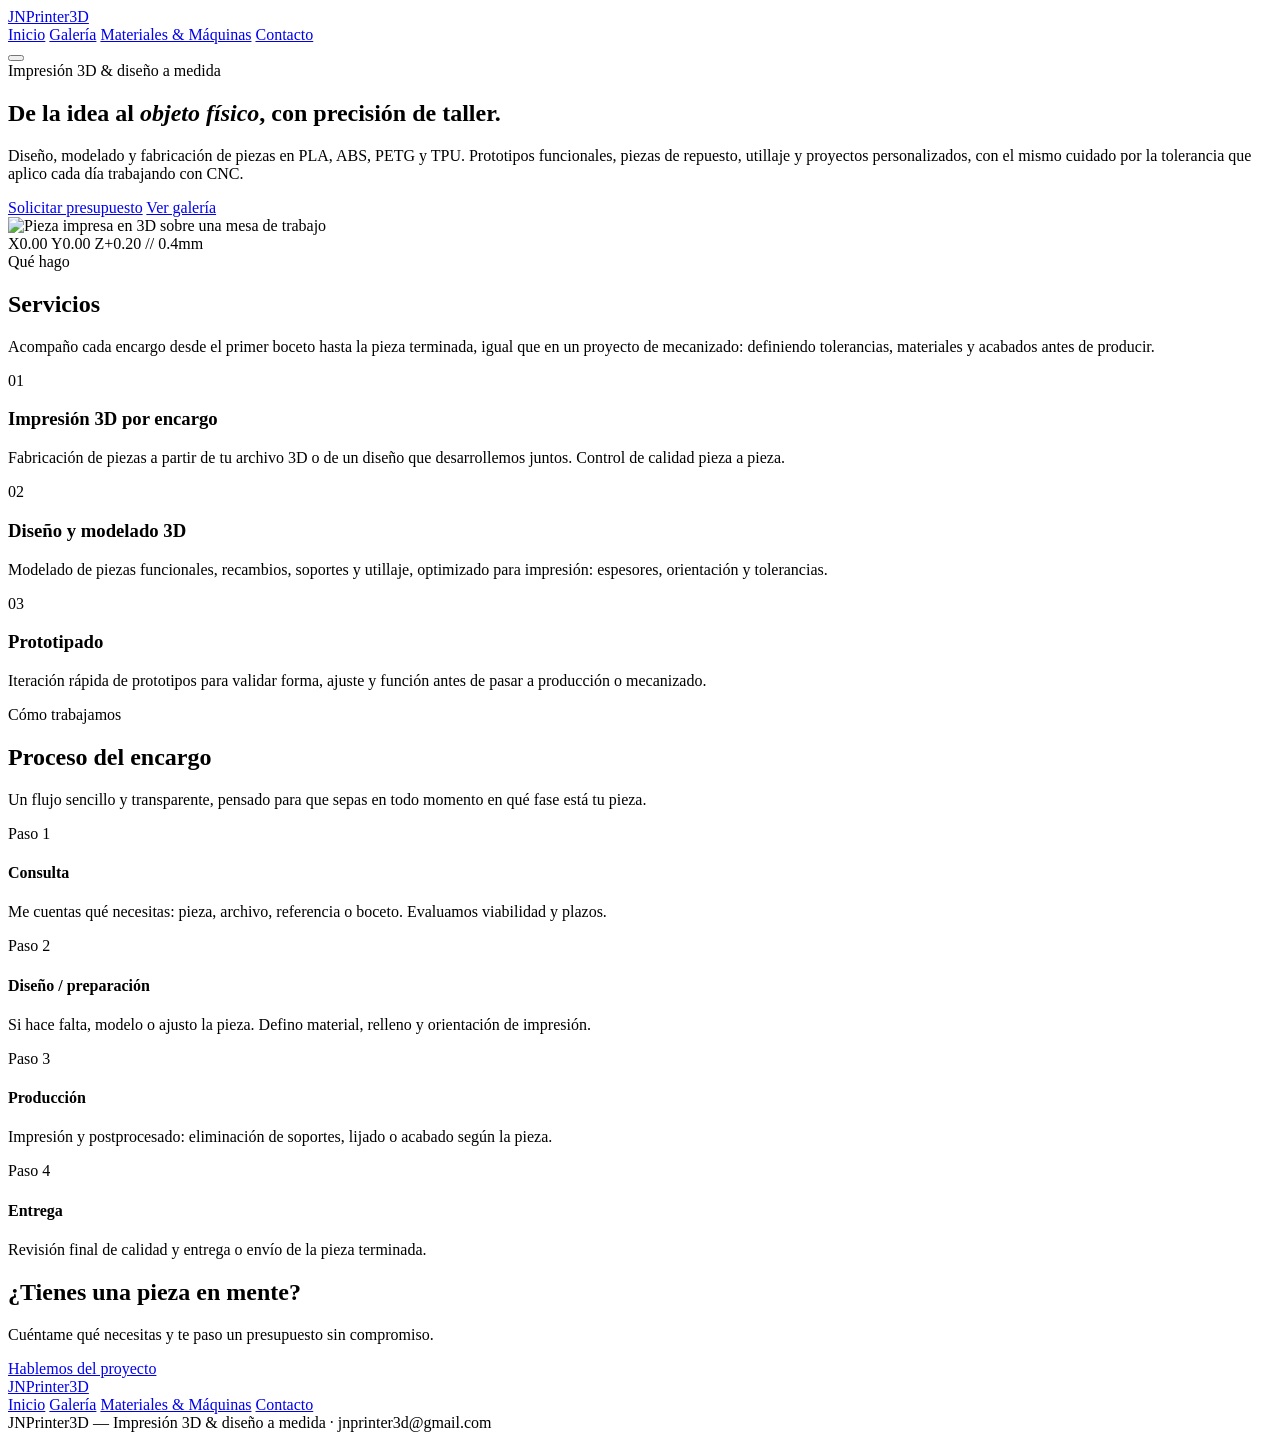
==== index.html @ b5758074 "Add files via upload" ====
<!DOCTYPE html>
<html lang="es">
<head>
  <meta charset="UTF-8">
  <meta name="viewport" content="width=device-width, initial-scale=1.0">
  <title>JNPrinter3D — Impresión 3D y diseño a medida</title>
  <meta name="description" content="Servicio de impresión 3D y diseño 3D a medida. PLA, ABS, PETG y TPU. Prototipos, piezas funcionales y proyectos personalizados.">
  <link rel="preconnect" href="https://fonts.googleapis.com">
  <link rel="preconnect" href="https://fonts.gstatic.com" crossorigin>
  <link href="https://fonts.googleapis.com/css2?family=Space+Grotesk:wght@500;700&family=Inter:wght@400;500;600&family=JetBrains+Mono:wght@400;500&display=swap" rel="stylesheet">
  <link rel="stylesheet" href="css/styles.css">
</head>
<body>

  <header class="site-header">
    <div class="wrap">
      <a href="index.html" class="logo"><span class="dot"></span>JNPrinter3D</a>
      <nav class="nav" aria-label="Navegación principal">
        <a href="index.html" class="active">Inicio</a>
        <a href="galeria.html">Galería</a>
        <a href="materiales.html">Materiales &amp; Máquinas</a>
        <a href="contacto.html">Contacto</a>
      </nav>
      <button class="nav-toggle" aria-label="Abrir menú" aria-expanded="false">
        <span></span>
      </button>
    </div>
  </header>

  <section class="hero">
    <div class="wrap">
      <div>
        <span class="hero-eyebrow">Impresión 3D &amp; diseño a medida</span>
        <h1>De la idea al <em>objeto físico</em>, con precisión de taller.</h1>
        <p class="lead">
          Diseño, modelado y fabricación de piezas en PLA, ABS, PETG y TPU.
          Prototipos funcionales, piezas de repuesto, utillaje y proyectos
          personalizados, con el mismo cuidado por la tolerancia que aplico
          cada día trabajando con CNC.
        </p>
        <div class="hero-actions">
          <a href="contacto.html" class="btn btn-primary">Solicitar presupuesto</a>
          <a href="galeria.html" class="btn btn-outline">Ver galería</a>
        </div>
      </div>
      <div class="hero-visual">
        <img src="https://images.unsplash.com/photo-1631815588090-d4bfec5b1ccb?q=80&w=900&auto=format&fit=crop" alt="Pieza impresa en 3D sobre una mesa de trabajo">
        <div class="blueprint-frame"></div>
        <span class="coord tl">X0.00 Y0.00</span>
        <span class="coord br">Z+0.20 // 0.4mm</span>
      </div>
    </div>
  </section>

  <section class="section">
    <div class="wrap">
      <div class="section-head">
        <span class="section-eyebrow">Qué hago</span>
        <h2>Servicios</h2>
        <p>Acompaño cada encargo desde el primer boceto hasta la pieza terminada, igual que en un proyecto de mecanizado: definiendo tolerancias, materiales y acabados antes de producir.</p>
      </div>
      <div class="services-grid">
        <article class="service-card">
          <span class="num">01</span>
          <h3>Impresión 3D por encargo</h3>
          <p>Fabricación de piezas a partir de tu archivo 3D o de un diseño que desarrollemos juntos. Control de calidad pieza a pieza.</p>
        </article>
        <article class="service-card">
          <span class="num">02</span>
          <h3>Diseño y modelado 3D</h3>
          <p>Modelado de piezas funcionales, recambios, soportes y utillaje, optimizado para impresión: espesores, orientación y tolerancias.</p>
        </article>
        <article class="service-card">
          <span class="num">03</span>
          <h3>Prototipado</h3>
          <p>Iteración rápida de prototipos para validar forma, ajuste y función antes de pasar a producción o mecanizado.</p>
        </article>
      </div>
    </div>
  </section>

  <section class="section section-alt">
    <div class="wrap">
      <div class="section-head">
        <span class="section-eyebrow">Cómo trabajamos</span>
        <h2>Proceso del encargo</h2>
        <p>Un flujo sencillo y transparente, pensado para que sepas en todo momento en qué fase está tu pieza.</p>
      </div>
      <div class="process">
        <div class="process-step is-current">
          <span class="step-label">Paso 1</span>
          <h4>Consulta</h4>
          <p>Me cuentas qué necesitas: pieza, archivo, referencia o boceto. Evaluamos viabilidad y plazos.</p>
        </div>
        <div class="process-step">
          <span class="step-label">Paso 2</span>
          <h4>Diseño / preparación</h4>
          <p>Si hace falta, modelo o ajusto la pieza. Defino material, relleno y orientación de impresión.</p>
        </div>
        <div class="process-step">
          <span class="step-label">Paso 3</span>
          <h4>Producción</h4>
          <p>Impresión y postprocesado: eliminación de soportes, lijado o acabado según la pieza.</p>
        </div>
        <div class="process-step">
          <span class="step-label">Paso 4</span>
          <h4>Entrega</h4>
          <p>Revisión final de calidad y entrega o envío de la pieza terminada.</p>
        </div>
      </div>
    </div>
  </section>

  <section class="cta-band">
    <div class="wrap">
      <div>
        <h2>¿Tienes una pieza en mente?</h2>
        <p>Cuéntame qué necesitas y te paso un presupuesto sin compromiso.</p>
      </div>
      <a href="contacto.html" class="btn btn-primary">Hablemos del proyecto</a>
    </div>
  </section>

  <footer class="site-footer">
    <div class="wrap">
      <div class="footer-grid">
        <a href="index.html" class="logo"><span class="dot"></span>JNPrinter3D</a>
        <nav class="footer-links" aria-label="Navegación de pie de página">
          <a href="index.html">Inicio</a>
          <a href="galeria.html">Galería</a>
          <a href="materiales.html">Materiales &amp; Máquinas</a>
          <a href="contacto.html">Contacto</a>
        </nav>
      </div>
      <div class="footer-meta">
        JNPrinter3D — Impresión 3D &amp; diseño a medida · jnprinter3d@gmail.com
      </div>
    </div>
  </footer>

  <script src="js/main.js"></script>
</body>
</html>
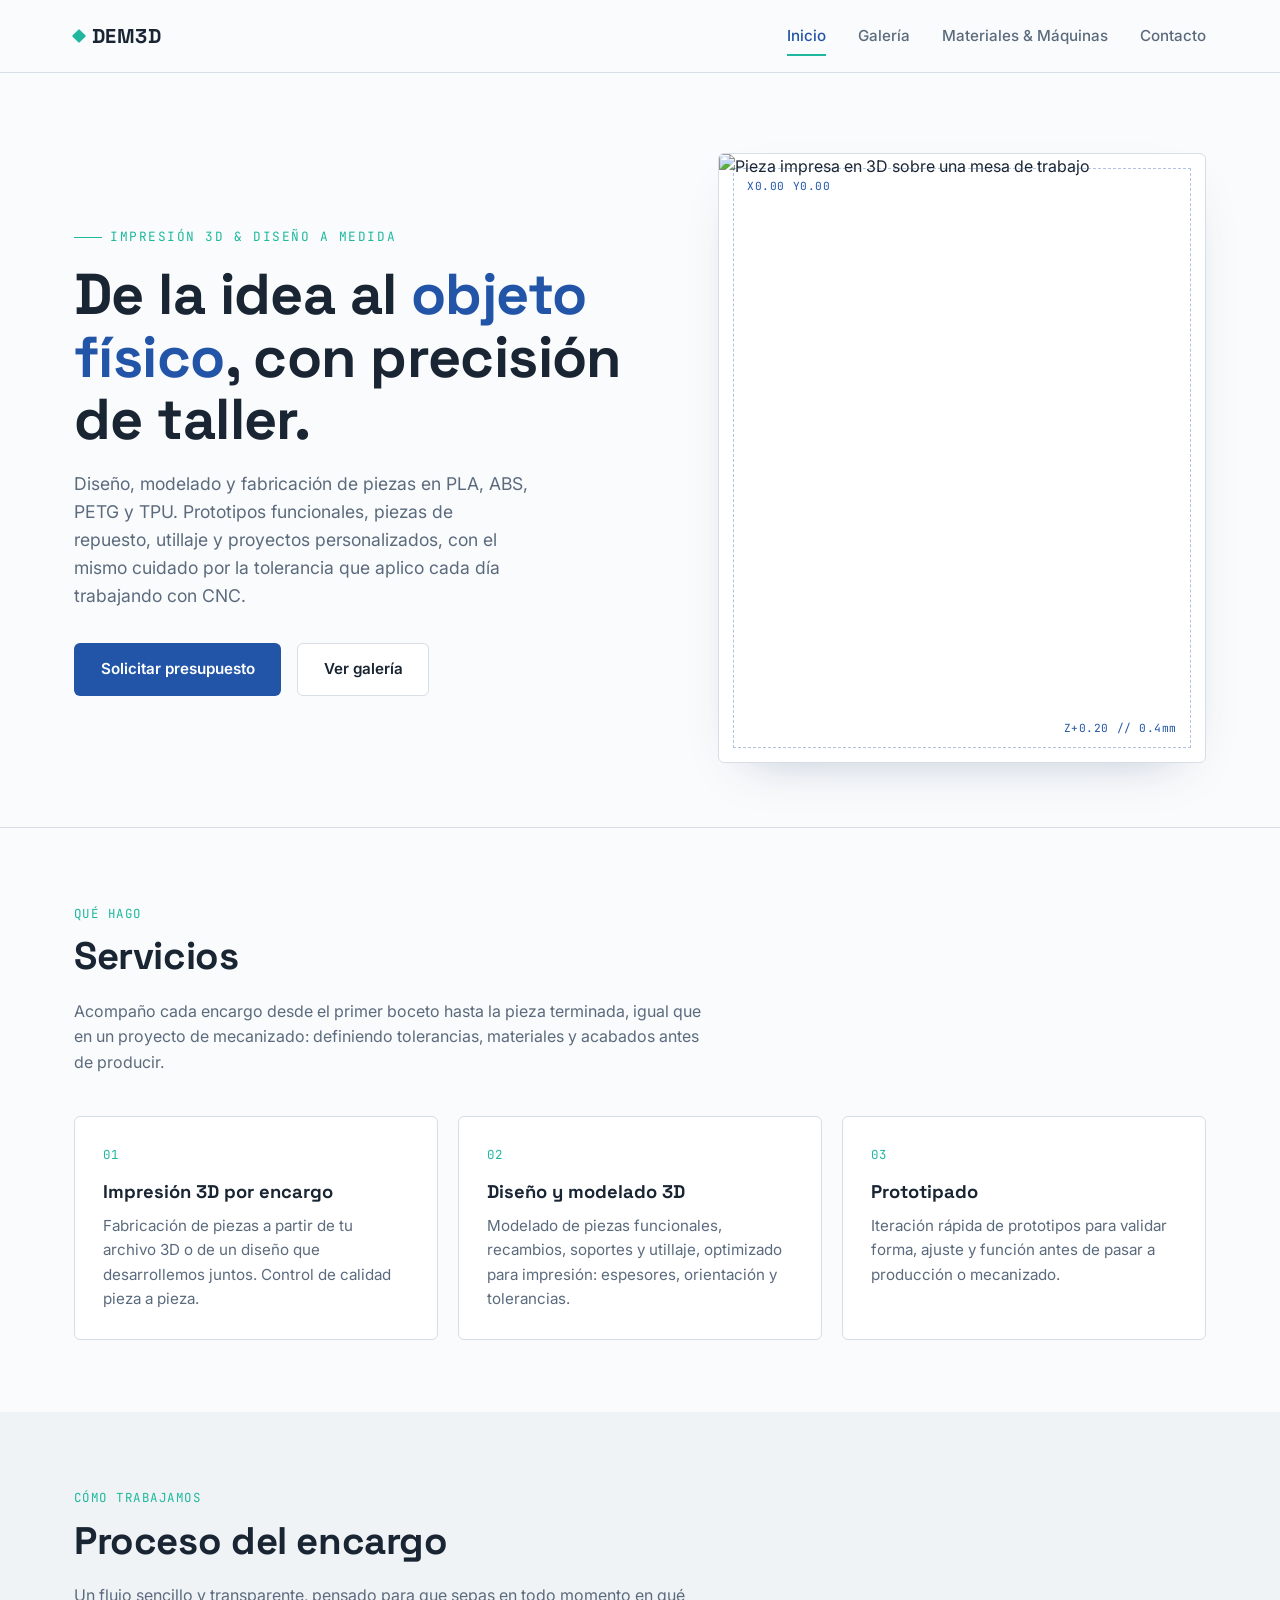
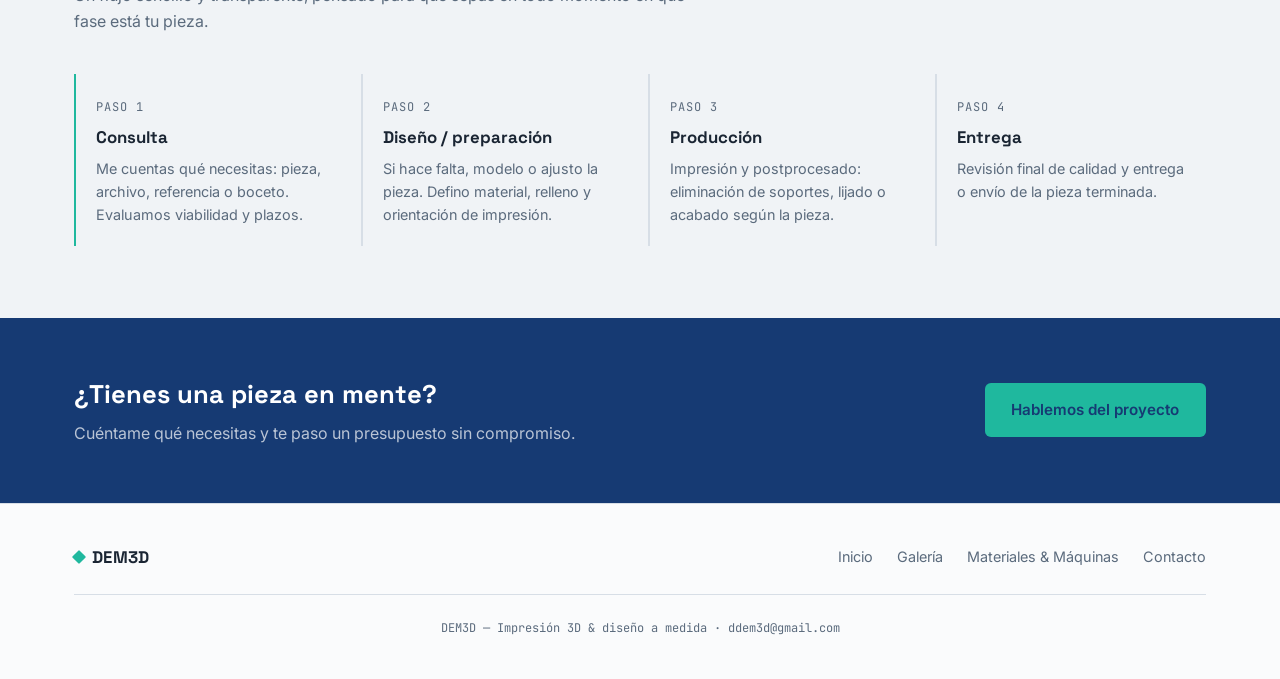
==== commit fdff0a54: "Add files via upload" ====
--- a/index.html
+++ b/index.html
@@ -3,7 +3,7 @@
 <head>
   <meta charset="UTF-8">
   <meta name="viewport" content="width=device-width, initial-scale=1.0">
-  <title>JNPrinter3D — Impresión 3D y diseño a medida</title>
+  <title>DEM3D — Impresión 3D y diseño a medida</title>
   <meta name="description" content="Servicio de impresión 3D y diseño 3D a medida. PLA, ABS, PETG y TPU. Prototipos, piezas funcionales y proyectos personalizados.">
   <link rel="preconnect" href="https://fonts.googleapis.com">
   <link rel="preconnect" href="https://fonts.gstatic.com" crossorigin>
@@ -14,7 +14,7 @@
 
   <header class="site-header">
     <div class="wrap">
-      <a href="index.html" class="logo"><span class="dot"></span>JNPrinter3D</a>
+      <a href="index.html" class="logo"><span class="dot"></span>DEM3D</a>
       <nav class="nav" aria-label="Navegación principal">
         <a href="index.html" class="active">Inicio</a>
         <a href="galeria.html">Galería</a>
@@ -124,7 +124,7 @@
   <footer class="site-footer">
     <div class="wrap">
       <div class="footer-grid">
-        <a href="index.html" class="logo"><span class="dot"></span>JNPrinter3D</a>
+        <a href="index.html" class="logo"><span class="dot"></span>DEM3D</a>
         <nav class="footer-links" aria-label="Navegación de pie de página">
           <a href="index.html">Inicio</a>
           <a href="galeria.html">Galería</a>
@@ -133,7 +133,7 @@
         </nav>
       </div>
       <div class="footer-meta">
-        JNPrinter3D — Impresión 3D &amp; diseño a medida · jnprinter3d@gmail.com
+        DEM3D — Impresión 3D &amp; diseño a medida · ddem3d@gmail.com
       </div>
     </div>
   </footer>
--- a/css/styles.css
+++ b/css/styles.css
@@ -0,0 +1,858 @@
+/* ============================================
+   DEM3D — Sistema de diseño
+   Concepto: precisión CNC + capas de impresión 3D
+   Paleta: blanco técnico, azul plano-mecánico, verde-menta acento
+   ============================================ */
+
+:root {
+  --bg: #fafbfc;
+  --bg-alt: #f0f3f6;
+  --ink: #1a2533;
+  --ink-soft: #5b6b7d;
+  --blue: #2255a8;
+  --blue-deep: #163a73;
+  --mint: #1fb89e;
+  --line: #d7dee6;
+  --white: #ffffff;
+
+  --font-display: "Space Grotesk", "Segoe UI", sans-serif;
+  --font-mono: "JetBrains Mono", "Courier New", monospace;
+  --font-body: "Inter", "Segoe UI", sans-serif;
+
+  --radius: 6px;
+  --max-width: 1180px;
+}
+
+* { box-sizing: border-box; }
+
+html { scroll-behavior: smooth; }
+
+body {
+  margin: 0;
+  font-family: var(--font-body);
+  color: var(--ink);
+  background: var(--bg);
+  line-height: 1.6;
+  -webkit-font-smoothing: antialiased;
+}
+
+img { max-width: 100%; display: block; }
+
+a { color: inherit; }
+
+.wrap {
+  max-width: var(--max-width);
+  margin: 0 auto;
+  padding: 0 1.5rem;
+}
+
+/* ---------- Header ---------- */
+.site-header {
+  position: sticky;
+  top: 0;
+  z-index: 100;
+  background: rgba(250, 251, 252, 0.92);
+  backdrop-filter: blur(8px);
+  border-bottom: 1px solid var(--line);
+}
+
+.site-header .wrap {
+  display: flex;
+  align-items: center;
+  justify-content: space-between;
+  height: 72px;
+}
+
+.logo {
+  font-family: var(--font-display);
+  font-weight: 700;
+  font-size: 1.25rem;
+  letter-spacing: 0.02em;
+  text-decoration: none;
+  color: var(--ink);
+  display: flex;
+  align-items: center;
+  gap: 0.5rem;
+}
+
+.logo .dot {
+  width: 10px;
+  height: 10px;
+  background: var(--mint);
+  border-radius: 1px;
+  transform: rotate(45deg);
+}
+
+.nav {
+  display: flex;
+  gap: 2rem;
+  align-items: center;
+}
+
+.nav a {
+  text-decoration: none;
+  font-size: 0.95rem;
+  font-weight: 500;
+  color: var(--ink-soft);
+  transition: color 0.2s ease;
+  position: relative;
+  padding: 0.25rem 0;
+}
+
+.nav a:hover,
+.nav a.active {
+  color: var(--blue);
+}
+
+.nav a.active::after {
+  content: "";
+  position: absolute;
+  left: 0;
+  right: 0;
+  bottom: -4px;
+  height: 2px;
+  background: var(--mint);
+}
+
+.nav-toggle {
+  display: none;
+  background: none;
+  border: none;
+  cursor: pointer;
+  padding: 0.5rem;
+}
+
+.nav-toggle span,
+.nav-toggle span::before,
+.nav-toggle span::after {
+  display: block;
+  width: 22px;
+  height: 2px;
+  background: var(--ink);
+  position: relative;
+  transition: 0.2s;
+}
+
+.nav-toggle span::before { content: ""; top: -7px; }
+.nav-toggle span::after { content: ""; top: 5px; }
+
+/* ---------- Hero ---------- */
+.hero {
+  position: relative;
+  padding: 5rem 0 4rem;
+  border-bottom: 1px solid var(--line);
+  overflow: hidden;
+}
+
+.hero .wrap {
+  display: grid;
+  grid-template-columns: 1.1fr 0.9fr;
+  gap: 3rem;
+  align-items: center;
+}
+
+.hero-eyebrow {
+  font-family: var(--font-mono);
+  font-size: 0.8rem;
+  letter-spacing: 0.12em;
+  text-transform: uppercase;
+  color: var(--mint);
+  margin-bottom: 1rem;
+  display: inline-flex;
+  align-items: center;
+  gap: 0.5rem;
+}
+
+.hero-eyebrow::before {
+  content: "";
+  width: 28px;
+  height: 1px;
+  background: var(--mint);
+}
+
+.hero h1 {
+  font-family: var(--font-display);
+  font-size: clamp(2.4rem, 5vw, 3.6rem);
+  line-height: 1.08;
+  margin: 0 0 1.25rem;
+  letter-spacing: -0.01em;
+}
+
+.hero h1 em {
+  font-style: normal;
+  color: var(--blue);
+  position: relative;
+}
+
+.hero p.lead {
+  font-size: 1.1rem;
+  color: var(--ink-soft);
+  max-width: 460px;
+  margin-bottom: 2rem;
+}
+
+.hero-actions {
+  display: flex;
+  gap: 1rem;
+  flex-wrap: wrap;
+}
+
+.btn {
+  display: inline-flex;
+  align-items: center;
+  gap: 0.5rem;
+  padding: 0.85rem 1.6rem;
+  border-radius: var(--radius);
+  text-decoration: none;
+  font-weight: 600;
+  font-size: 0.95rem;
+  transition: transform 0.15s ease, box-shadow 0.15s ease, background 0.15s ease;
+  border: 1px solid transparent;
+}
+
+.btn-primary {
+  background: var(--blue);
+  color: var(--white);
+}
+
+.btn-primary:hover {
+  background: var(--blue-deep);
+  transform: translateY(-1px);
+  box-shadow: 0 8px 20px -8px rgba(34, 85, 168, 0.5);
+}
+
+.btn-outline {
+  border-color: var(--line);
+  color: var(--ink);
+  background: var(--white);
+}
+
+.btn-outline:hover {
+  border-color: var(--blue);
+  color: var(--blue);
+}
+
+/* Hero visual: tarjeta tipo "plano técnico" */
+.hero-visual {
+  position: relative;
+  aspect-ratio: 4 / 5;
+  background: var(--white);
+  border: 1px solid var(--line);
+  border-radius: var(--radius);
+  overflow: hidden;
+  box-shadow: 0 20px 50px -30px rgba(22, 58, 115, 0.35);
+}
+
+.hero-visual img {
+  width: 100%;
+  height: 100%;
+  object-fit: cover;
+}
+
+.hero-visual .blueprint-frame {
+  position: absolute;
+  inset: 14px;
+  border: 1px dashed rgba(34, 85, 168, 0.35);
+  pointer-events: none;
+}
+
+.hero-visual .coord {
+  position: absolute;
+  font-family: var(--font-mono);
+  font-size: 0.7rem;
+  color: var(--blue);
+  background: rgba(255, 255, 255, 0.85);
+  padding: 2px 6px;
+  border-radius: 3px;
+  letter-spacing: 0.05em;
+}
+
+.coord.tl { top: 22px; left: 22px; }
+.coord.br { bottom: 22px; right: 22px; }
+
+/* ---------- Sección genérica ---------- */
+.section {
+  padding: 4.5rem 0;
+}
+
+.section-alt {
+  background: var(--bg-alt);
+}
+
+.section-head {
+  margin-bottom: 2.5rem;
+  max-width: 640px;
+}
+
+.section-eyebrow {
+  font-family: var(--font-mono);
+  font-size: 0.78rem;
+  letter-spacing: 0.12em;
+  text-transform: uppercase;
+  color: var(--mint);
+  margin-bottom: 0.6rem;
+}
+
+.section-head h2 {
+  font-family: var(--font-display);
+  font-size: clamp(1.8rem, 3.5vw, 2.4rem);
+  margin: 0 0 0.75rem;
+  letter-spacing: -0.01em;
+}
+
+.section-head p {
+  color: var(--ink-soft);
+  margin: 0;
+}
+
+/* ---------- Tarjetas de servicio (home) ---------- */
+.services-grid {
+  display: grid;
+  grid-template-columns: repeat(3, 1fr);
+  gap: 1.25rem;
+}
+
+.service-card {
+  background: var(--white);
+  border: 1px solid var(--line);
+  border-radius: var(--radius);
+  padding: 1.75rem;
+  transition: border-color 0.2s ease, transform 0.2s ease;
+}
+
+.service-card:hover {
+  border-color: var(--mint);
+  transform: translateY(-3px);
+}
+
+.service-card .num {
+  font-family: var(--font-mono);
+  font-size: 0.78rem;
+  color: var(--mint);
+  letter-spacing: 0.08em;
+  margin-bottom: 0.75rem;
+  display: block;
+}
+
+.service-card h3 {
+  font-family: var(--font-display);
+  font-size: 1.15rem;
+  margin: 0 0 0.5rem;
+}
+
+.service-card p {
+  color: var(--ink-soft);
+  font-size: 0.95rem;
+  margin: 0;
+}
+
+/* ---------- Proceso (home) ---------- */
+.process {
+  display: grid;
+  grid-template-columns: repeat(4, 1fr);
+  gap: 1rem;
+  margin-top: 1rem;
+}
+
+.process-step {
+  position: relative;
+  padding: 1.5rem 1.25rem 1.25rem;
+  border-left: 2px solid var(--line);
+}
+
+.process-step.is-current {
+  border-left-color: var(--mint);
+}
+
+.process-step .step-label {
+  font-family: var(--font-mono);
+  font-size: 0.75rem;
+  color: var(--ink-soft);
+  letter-spacing: 0.08em;
+  text-transform: uppercase;
+  margin-bottom: 0.4rem;
+  display: block;
+}
+
+.process-step h4 {
+  font-family: var(--font-display);
+  font-size: 1.05rem;
+  margin: 0 0 0.35rem;
+}
+
+.process-step p {
+  font-size: 0.9rem;
+  color: var(--ink-soft);
+  margin: 0;
+}
+
+/* ---------- Galería ---------- */
+.gallery-filters {
+  display: flex;
+  gap: 0.6rem;
+  flex-wrap: wrap;
+  margin-bottom: 2rem;
+}
+
+.filter-btn {
+  font-family: var(--font-mono);
+  font-size: 0.8rem;
+  padding: 0.5rem 1rem;
+  border-radius: 999px;
+  border: 1px solid var(--line);
+  background: var(--white);
+  cursor: pointer;
+  color: var(--ink-soft);
+  transition: all 0.15s ease;
+}
+
+.filter-btn:hover,
+.filter-btn.active {
+  border-color: var(--blue);
+  color: var(--blue);
+  background: rgba(34, 85, 168, 0.06);
+}
+
+.gallery-grid {
+  display: grid;
+  grid-template-columns: repeat(3, 1fr);
+  gap: 1.25rem;
+}
+
+.gallery-item {
+  position: relative;
+  border-radius: var(--radius);
+  overflow: hidden;
+  border: 1px solid var(--line);
+  background: var(--white);
+  aspect-ratio: 1 / 1;
+}
+
+.gallery-item img {
+  width: 100%;
+  height: 100%;
+  object-fit: cover;
+  transition: transform 0.4s ease;
+}
+
+.gallery-item:hover img {
+  transform: scale(1.05);
+}
+
+.gallery-item .tag {
+  position: absolute;
+  top: 12px;
+  left: 12px;
+  font-family: var(--font-mono);
+  font-size: 0.7rem;
+  letter-spacing: 0.06em;
+  text-transform: uppercase;
+  background: rgba(26, 37, 51, 0.78);
+  color: var(--white);
+  padding: 4px 9px;
+  border-radius: 3px;
+}
+
+.gallery-item .caption {
+  position: absolute;
+  inset: auto 0 0 0;
+  padding: 0.75rem 1rem;
+  background: linear-gradient(to top, rgba(26, 37, 51, 0.85), transparent);
+  color: var(--white);
+  font-size: 0.85rem;
+  font-weight: 500;
+  opacity: 0;
+  transition: opacity 0.25s ease;
+}
+
+.gallery-item:hover .caption {
+  opacity: 1;
+}
+
+.gallery-item[data-cat] { display: block; }
+.gallery-item.is-hidden { display: none; }
+
+/* ---------- Materiales / Máquinas ---------- */
+.materials-grid {
+  display: grid;
+  grid-template-columns: repeat(4, 1fr);
+  gap: 1rem;
+}
+
+.material-card {
+  background: var(--white);
+  border: 1px solid var(--line);
+  border-radius: var(--radius);
+  padding: 1.5rem;
+  text-align: left;
+}
+
+.material-card .swatch {
+  width: 36px;
+  height: 36px;
+  border-radius: 4px;
+  margin-bottom: 1rem;
+}
+
+.material-card h3 {
+  font-family: var(--font-display);
+  font-size: 1.05rem;
+  margin: 0 0 0.4rem;
+}
+
+.material-card p {
+  font-size: 0.88rem;
+  color: var(--ink-soft);
+  margin: 0;
+}
+
+.material-card .specs {
+  margin-top: 0.85rem;
+  font-family: var(--font-mono);
+  font-size: 0.75rem;
+  color: var(--blue);
+  display: flex;
+  gap: 0.6rem;
+  flex-wrap: wrap;
+}
+
+.material-card .specs span {
+  background: var(--bg-alt);
+  padding: 3px 7px;
+  border-radius: 3px;
+}
+
+.machines {
+  margin-top: 3rem;
+  display: grid;
+  grid-template-columns: repeat(2, 1fr);
+  gap: 1.5rem;
+}
+
+.machine-card {
+  background: var(--white);
+  border: 1px solid var(--line);
+  border-radius: var(--radius);
+  padding: 1.75rem;
+  display: flex;
+  flex-direction: column;
+  gap: 0.75rem;
+}
+
+.machine-card .machine-top {
+  display: flex;
+  justify-content: space-between;
+  align-items: flex-start;
+  gap: 1rem;
+}
+
+.machine-card h3 {
+  font-family: var(--font-display);
+  font-size: 1.2rem;
+  margin: 0;
+}
+
+.machine-card .status {
+  font-family: var(--font-mono);
+  font-size: 0.7rem;
+  letter-spacing: 0.06em;
+  text-transform: uppercase;
+  padding: 4px 9px;
+  border-radius: 3px;
+  white-space: nowrap;
+}
+
+.status.active {
+  background: rgba(31, 184, 158, 0.12);
+  color: var(--mint);
+}
+
+.status.planned {
+  background: rgba(34, 85, 168, 0.1);
+  color: var(--blue);
+}
+
+.machine-card p {
+  color: var(--ink-soft);
+  font-size: 0.92rem;
+  margin: 0;
+}
+
+.machine-card ul {
+  margin: 0;
+  padding-left: 1.1rem;
+  font-size: 0.88rem;
+  color: var(--ink-soft);
+}
+
+.machine-card ul li { margin-bottom: 0.25rem; }
+
+/* ---------- Contacto ---------- */
+.contact-grid {
+  display: grid;
+  grid-template-columns: 1fr 1fr;
+  gap: 3rem;
+  align-items: start;
+}
+
+.contact-info h3 {
+  font-family: var(--font-display);
+  font-size: 1.3rem;
+  margin: 0 0 1rem;
+}
+
+.contact-channel {
+  display: flex;
+  align-items: center;
+  gap: 0.85rem;
+  padding: 1rem 0;
+  border-bottom: 1px solid var(--line);
+  text-decoration: none;
+  color: var(--ink);
+  transition: color 0.2s ease;
+}
+
+.contact-channel:hover {
+  color: var(--blue);
+}
+
+.contact-channel .icon {
+  width: 40px;
+  height: 40px;
+  border-radius: 8px;
+  background: var(--bg-alt);
+  display: flex;
+  align-items: center;
+  justify-content: center;
+  flex-shrink: 0;
+  color: var(--blue);
+}
+
+.contact-channel .meta strong {
+  display: block;
+  font-size: 0.95rem;
+}
+
+.contact-channel .meta span {
+  font-size: 0.85rem;
+  color: var(--ink-soft);
+}
+
+.contact-form {
+  background: var(--white);
+  border: 1px solid var(--line);
+  border-radius: var(--radius);
+  padding: 2rem;
+}
+
+.form-group {
+  margin-bottom: 1.25rem;
+}
+
+.form-group label {
+  display: block;
+  font-size: 0.85rem;
+  font-weight: 600;
+  margin-bottom: 0.4rem;
+}
+
+.form-group input,
+.form-group textarea,
+.form-group select {
+  width: 100%;
+  padding: 0.7rem 0.9rem;
+  border: 1px solid var(--line);
+  border-radius: var(--radius);
+  font-family: var(--font-body);
+  font-size: 0.95rem;
+  background: var(--bg);
+  color: var(--ink);
+}
+
+.form-group input:focus,
+.form-group textarea:focus,
+.form-group select:focus {
+  outline: 2px solid var(--mint);
+  outline-offset: 1px;
+  border-color: var(--mint);
+}
+
+.form-group textarea {
+  resize: vertical;
+  min-height: 120px;
+}
+
+.form-note {
+  font-size: 0.82rem;
+  color: var(--ink-soft);
+  margin-top: 1rem;
+}
+
+/* ---------- CTA final ---------- */
+.cta-band {
+  background: var(--blue-deep);
+  color: var(--white);
+  padding: 3.5rem 0;
+}
+
+.cta-band .wrap {
+  display: flex;
+  justify-content: space-between;
+  align-items: center;
+  flex-wrap: wrap;
+  gap: 1.5rem;
+}
+
+.cta-band h2 {
+  font-family: var(--font-display);
+  font-size: 1.6rem;
+  margin: 0;
+}
+
+.cta-band p {
+  margin: 0.4rem 0 0;
+  color: rgba(255, 255, 255, 0.7);
+}
+
+.cta-band .btn-primary {
+  background: var(--mint);
+  color: var(--blue-deep);
+}
+
+.cta-band .btn-primary:hover {
+  background: #19a08a;
+  box-shadow: 0 8px 20px -8px rgba(31, 184, 158, 0.5);
+}
+
+/* ---------- Footer ---------- */
+.site-footer {
+  border-top: 1px solid var(--line);
+  padding: 2.5rem 0;
+}
+
+.footer-grid {
+  display: flex;
+  justify-content: space-between;
+  align-items: center;
+  flex-wrap: wrap;
+  gap: 1rem;
+}
+
+.footer-grid .logo {
+  font-size: 1.05rem;
+}
+
+.footer-links {
+  display: flex;
+  gap: 1.5rem;
+}
+
+.footer-links a {
+  text-decoration: none;
+  font-size: 0.9rem;
+  color: var(--ink-soft);
+}
+
+.footer-links a:hover { color: var(--blue); }
+
+.footer-meta {
+  font-family: var(--font-mono);
+  font-size: 0.75rem;
+  color: var(--ink-soft);
+  margin-top: 1.5rem;
+  padding-top: 1.5rem;
+  border-top: 1px solid var(--line);
+  text-align: center;
+}
+
+/* ---------- Página interior: cabecera simple ---------- */
+.page-header {
+  padding: 3rem 0 2.5rem;
+  border-bottom: 1px solid var(--line);
+}
+
+.page-header .section-eyebrow { margin-bottom: 0.6rem; }
+
+.page-header h1 {
+  font-family: var(--font-display);
+  font-size: clamp(2rem, 4vw, 2.8rem);
+  margin: 0 0 0.5rem;
+  letter-spacing: -0.01em;
+}
+
+.page-header p {
+  color: var(--ink-soft);
+  max-width: 600px;
+  margin: 0;
+}
+
+/* ---------- Responsive ---------- */
+@media (max-width: 880px) {
+  .hero .wrap {
+    grid-template-columns: 1fr;
+  }
+
+  .hero-visual {
+    aspect-ratio: 16 / 10;
+    order: -1;
+  }
+
+  .services-grid,
+  .process,
+  .materials-grid,
+  .machines,
+  .gallery-grid {
+    grid-template-columns: repeat(2, 1fr);
+  }
+
+  .contact-grid {
+    grid-template-columns: 1fr;
+  }
+}
+
+@media (max-width: 640px) {
+  .nav {
+    display: none;
+    position: absolute;
+    top: 72px;
+    left: 0;
+    right: 0;
+    background: var(--white);
+    border-bottom: 1px solid var(--line);
+    flex-direction: column;
+    padding: 1rem 1.5rem;
+    gap: 1rem;
+  }
+
+  .nav.is-open { display: flex; }
+
+  .nav-toggle { display: block; }
+
+  .services-grid,
+  .process,
+  .materials-grid,
+  .machines,
+  .gallery-grid {
+    grid-template-columns: 1fr;
+  }
+
+  .cta-band .wrap {
+    flex-direction: column;
+    align-items: flex-start;
+    text-align: left;
+  }
+}
+
+/* ---------- Accesibilidad ---------- */
+a:focus-visible,
+button:focus-visible {
+  outline: 2px solid var(--mint);
+  outline-offset: 2px;
+}
+
+@media (prefers-reduced-motion: reduce) {
+  * {
+    transition: none !important;
+    animation: none !important;
+  }
+}
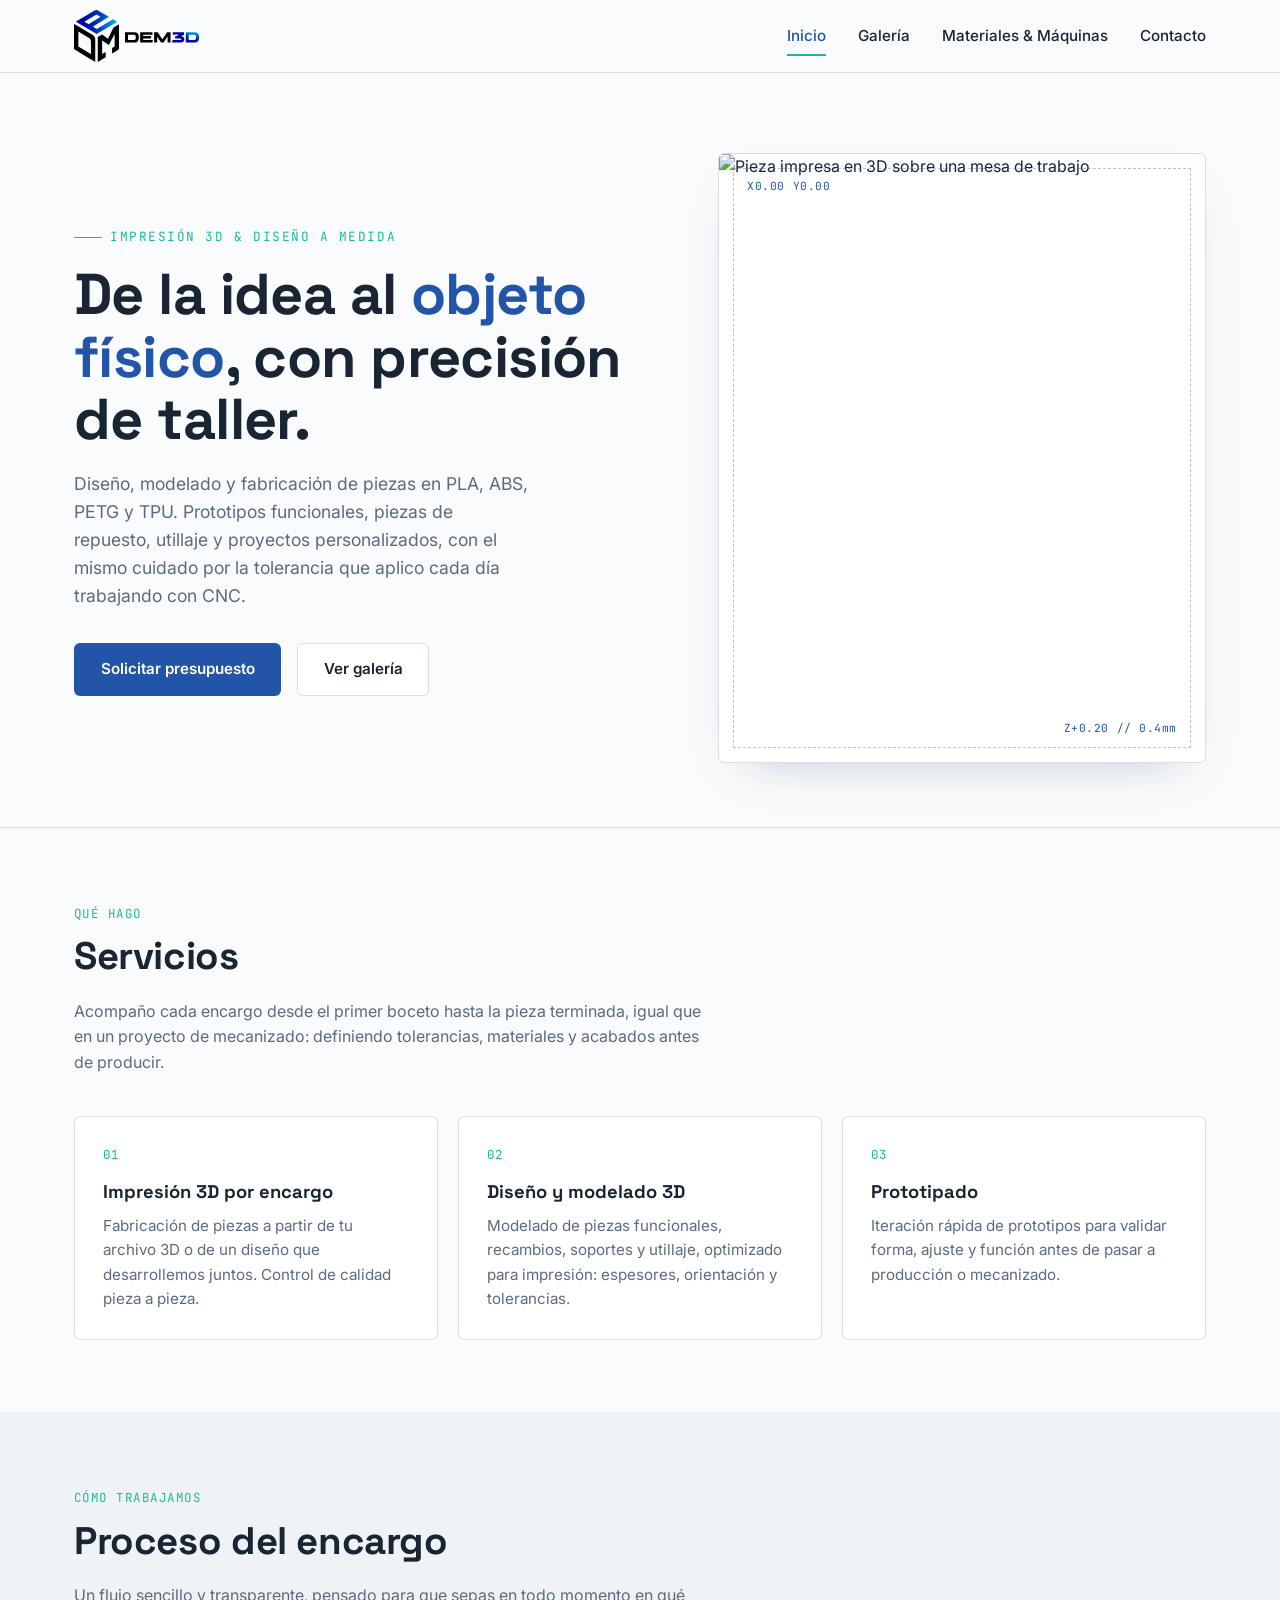
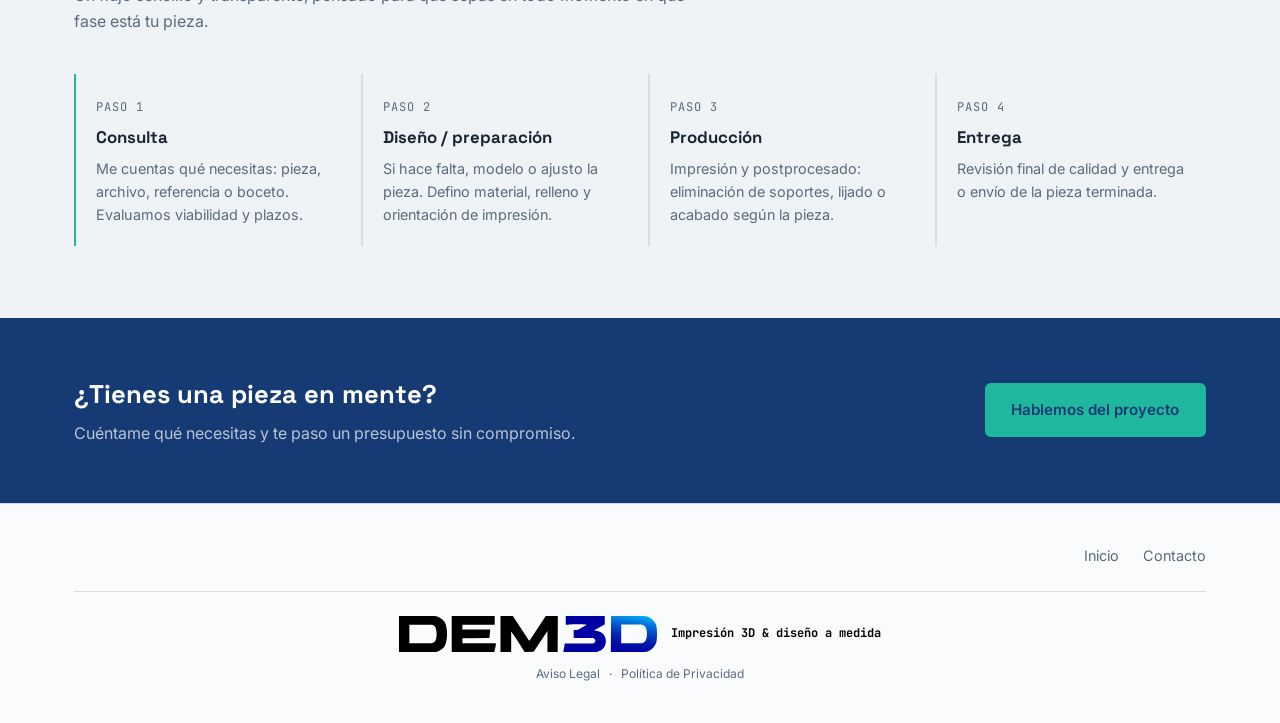
==== commit 3326d232: "Add files via upload" ====
--- a/index.html
+++ b/index.html
@@ -8,13 +8,14 @@
   <link rel="preconnect" href="https://fonts.googleapis.com">
   <link rel="preconnect" href="https://fonts.gstatic.com" crossorigin>
   <link href="https://fonts.googleapis.com/css2?family=Space+Grotesk:wght@500;700&family=Inter:wght@400;500;600&family=JetBrains+Mono:wght@400;500&display=swap" rel="stylesheet">
+  <link rel="icon" type="image/svg+xml" href="images/favicon.svg">
   <link rel="stylesheet" href="css/styles.css">
 </head>
 <body>
 
   <header class="site-header">
     <div class="wrap">
-      <a href="index.html" class="logo"><span class="dot"></span>DEM3D</a>
+      <a href="index.html" class="logo"><img src="images/dem3d-logo.svg" alt="DEM3D" class="logo-full"></a>
       <nav class="nav" aria-label="Navegación principal">
         <a href="index.html" class="active">Inicio</a>
         <a href="galeria.html">Galería</a>
@@ -124,16 +125,19 @@
   <footer class="site-footer">
     <div class="wrap">
       <div class="footer-grid">
-        <a href="index.html" class="logo"><span class="dot"></span>DEM3D</a>
         <nav class="footer-links" aria-label="Navegación de pie de página">
           <a href="index.html">Inicio</a>
-          <a href="galeria.html">Galería</a>
-          <a href="materiales.html">Materiales &amp; Máquinas</a>
           <a href="contacto.html">Contacto</a>
         </nav>
       </div>
       <div class="footer-meta">
-        DEM3D — Impresión 3D &amp; diseño a medida · ddem3d@gmail.com
+        <a href="contacto.html" aria-label="DEM3D — Ir a Contacto"><img src="images/dem3d-wordmark.svg" alt="DEM3D" class="footer-wordmark"></a>
+        Impresión 3D &amp; diseño a medida
+      </div>
+      <div class="footer-legal">
+        <a href="aviso-legal.html">Aviso Legal</a>
+        <span>·</span>
+        <a href="privacidad.html">Política de Privacidad</a>
       </div>
     </div>
   </footer>
--- a/css/styles.css
+++ b/css/styles.css
@@ -75,12 +75,11 @@
   gap: 0.5rem;
 }
 
-.logo .dot {
-  width: 10px;
-  height: 10px;
-  background: var(--mint);
-  border-radius: 1px;
-  transform: rotate(45deg);
+.logo-full {
+  height: 2.6em;
+  width: auto;
+  display: block;
+  flex-shrink: 0;
 }
 
 .nav {
@@ -93,7 +92,7 @@
   text-decoration: none;
   font-size: 0.95rem;
   font-weight: 500;
-  color: var(--ink-soft);
+  color: var(--ink);
   transition: color 0.2s ease;
   position: relative;
   padding: 0.25rem 0;
@@ -732,7 +731,7 @@
 
 .footer-grid {
   display: flex;
-  justify-content: space-between;
+  justify-content: flex-end;
   align-items: center;
   flex-wrap: wrap;
   gap: 1rem;
@@ -758,11 +757,64 @@
 .footer-meta {
   font-family: var(--font-mono);
   font-size: 0.75rem;
-  color: var(--ink-soft);
+  font-weight: 700;
+  color: #000;
   margin-top: 1.5rem;
   padding-top: 1.5rem;
   border-top: 1px solid var(--line);
+  display: flex;
+  align-items: center;
+  justify-content: center;
+  gap: 0.9rem;
+}
+
+.footer-wordmark {
+  height: 3em;
+  width: auto;
+  display: block;
+}
+
+.footer-legal {
+  margin-top: 0.75rem;
   text-align: center;
+  font-size: 0.75rem;
+  color: var(--ink-soft);
+}
+
+.footer-legal a {
+  color: var(--ink-soft);
+  text-decoration: none;
+}
+
+.footer-legal a:hover {
+  color: var(--blue);
+}
+
+.footer-legal span {
+  margin: 0 0.4rem;
+}
+
+.legal-content {
+  max-width: 760px;
+}
+
+.legal-content h2 {
+  font-family: var(--font-display);
+  font-size: 1.3rem;
+  margin: 2rem 0 0.6rem;
+}
+
+.legal-content h2:first-child {
+  margin-top: 0;
+}
+
+.legal-content p {
+  color: var(--ink-soft);
+  margin: 0 0 1rem;
+}
+
+.legal-content a {
+  color: var(--blue);
 }
 
 /* ---------- Página interior: cabecera simple ---------- */
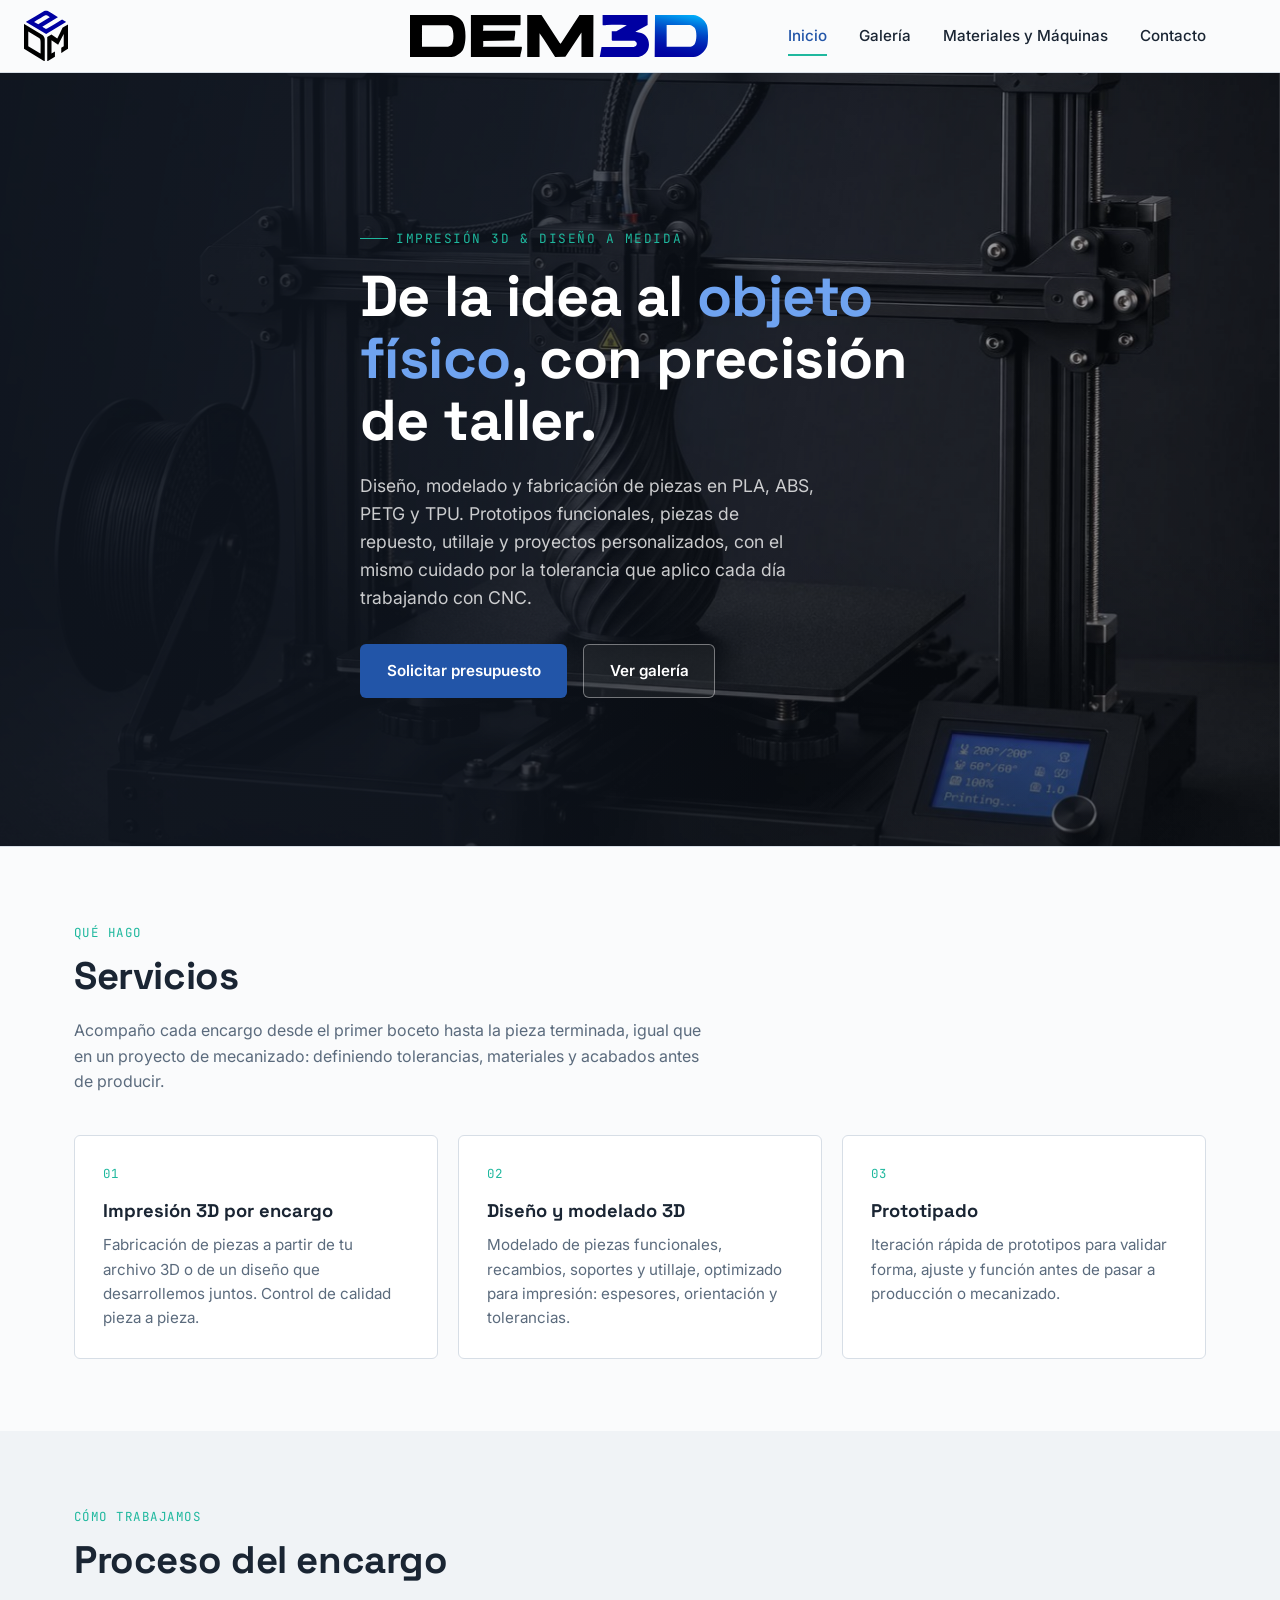
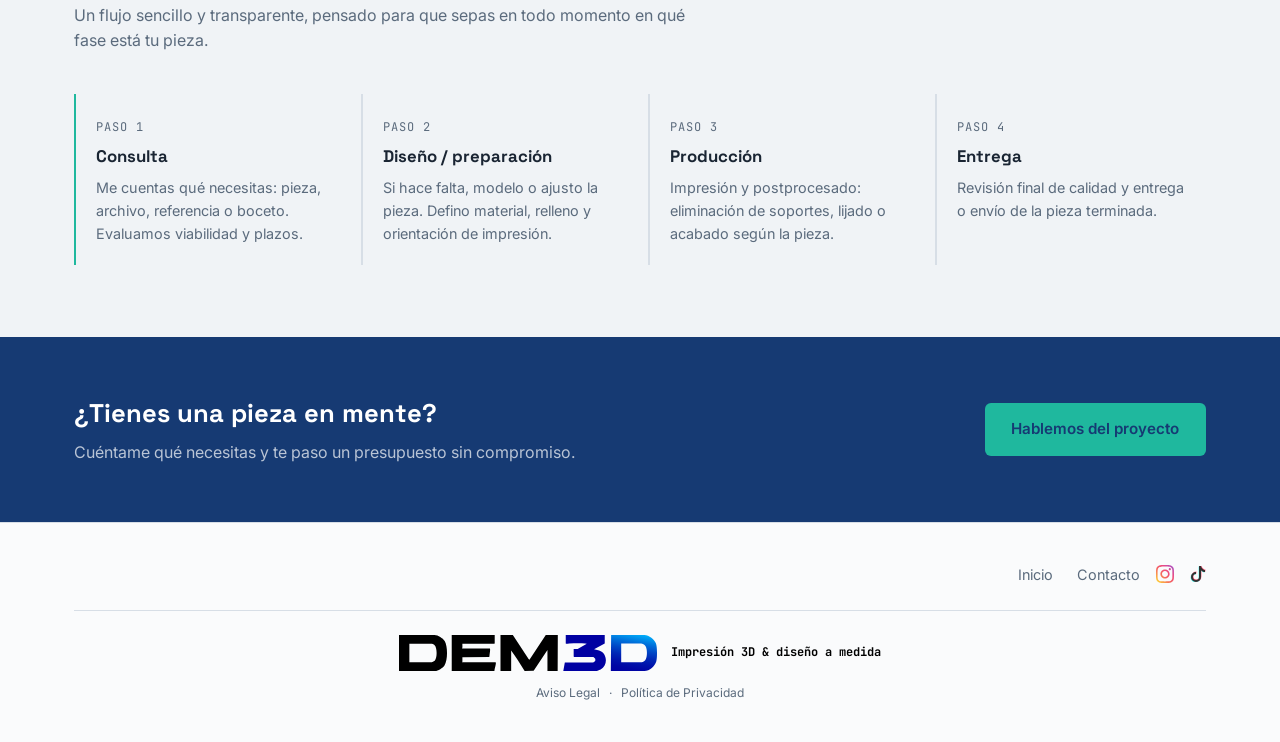
==== commit 0473f5ea: "Add files via upload" ====
--- a/index.html
+++ b/index.html
@@ -15,13 +15,16 @@
 
   <header class="site-header">
     <div class="wrap">
-      <a href="index.html" class="logo"><img src="images/dem3d-logo.svg" alt="DEM3D" class="logo-full"></a>
+      <a href="index.html" class="logo" aria-label="DEM3D — Inicio"><img src="images/favicon.svg" alt="DEM3D" class="logo-icon"></a>
+      <div class="header-right">
+        <a href="index.html" class="logo-word" aria-label="DEM3D — Inicio"><img src="images/dem3d-wordmark.svg" alt="DEM3D" class="logo-full"></a>
       <nav class="nav" aria-label="Navegación principal">
         <a href="index.html" class="active">Inicio</a>
         <a href="galeria.html">Galería</a>
-        <a href="materiales.html">Materiales &amp; Máquinas</a>
+        <a href="materiales.html">Materiales y Máquinas</a>
         <a href="contacto.html">Contacto</a>
-      </nav>
+        </nav>
+      </div>
       <button class="nav-toggle" aria-label="Abrir menú" aria-expanded="false">
         <span></span>
       </button>
@@ -29,8 +32,12 @@
   </header>
 
   <section class="hero">
+    <!-- Fondo parallax: foto de la impresora -->
+    <div class="hero-bg" data-parallax></div>
+    <div class="hero-overlay"></div>
+
     <div class="wrap">
-      <div>
+      <div class="hero-text">
         <span class="hero-eyebrow">Impresión 3D &amp; diseño a medida</span>
         <h1>De la idea al <em>objeto físico</em>, con precisión de taller.</h1>
         <p class="lead">
@@ -43,12 +50,6 @@
           <a href="contacto.html" class="btn btn-primary">Solicitar presupuesto</a>
           <a href="galeria.html" class="btn btn-outline">Ver galería</a>
         </div>
-      </div>
-      <div class="hero-visual">
-        <img src="https://images.unsplash.com/photo-1631815588090-d4bfec5b1ccb?q=80&w=900&auto=format&fit=crop" alt="Pieza impresa en 3D sobre una mesa de trabajo">
-        <div class="blueprint-frame"></div>
-        <span class="coord tl">X0.00 Y0.00</span>
-        <span class="coord br">Z+0.20 // 0.4mm</span>
       </div>
     </div>
   </section>
@@ -129,6 +130,14 @@
           <a href="index.html">Inicio</a>
           <a href="contacto.html">Contacto</a>
         </nav>
+        <div class="footer-social">
+          <a href="https://www.instagram.com/dem.3.d/" target="_blank" rel="noopener" aria-label="DEM3D en Instagram">
+            <svg width="18" height="18" viewBox="0 0 24 24" xmlns="http://www.w3.org/2000/svg"><defs><linearGradient id="ig-grad-footer" x1="2" y1="22" x2="22" y2="2" gradientUnits="userSpaceOnUse"><stop offset="0" stop-color="#FFC107"/><stop offset="0.4" stop-color="#F44336"/><stop offset="0.7" stop-color="#E91E63"/><stop offset="1" stop-color="#9C27B0"/></linearGradient></defs><path fill="url(#ig-grad-footer)" d="M12 0C8.74 0 8.333.015 7.053.072 5.775.132 4.905.333 4.14.63c-.789.306-1.459.717-2.126 1.384S.935 3.35.63 4.14C.333 4.905.131 5.775.072 7.053.012 8.333 0 8.74 0 12s.015 3.667.072 4.947c.06 1.277.261 2.148.558 2.913.306.788.717 1.459 1.384 2.126.667.666 1.336 1.079 2.126 1.384.766.296 1.636.499 2.913.558C8.333 23.988 8.74 24 12 24s3.667-.015 4.947-.072c1.277-.06 2.148-.262 2.913-.558.788-.306 1.459-.718 2.126-1.384.666-.667 1.079-1.335 1.384-2.126.296-.765.499-1.636.558-2.913.06-1.28.072-1.687.072-4.947s-.015-3.667-.072-4.947c-.06-1.277-.262-2.149-.558-2.913-.306-.789-.718-1.459-1.384-2.126C21.319 1.347 20.651.935 19.86.63c-.765-.297-1.636-.499-2.913-.558C15.667.012 15.26 0 12 0zm0 2.16c3.203 0 3.585.016 4.85.071 1.17.055 1.805.249 2.227.415.562.217.96.477 1.382.896.419.42.679.819.896 1.381.164.422.36 1.057.413 2.227.057 1.266.07 1.646.07 4.85s-.015 3.585-.074 4.85c-.061 1.17-.256 1.805-.421 2.227-.224.562-.479.96-.899 1.382-.419.419-.824.679-1.38.896-.42.164-1.065.36-2.235.413-1.274.057-1.649.07-4.859.07-3.211 0-3.586-.015-4.859-.074-1.171-.061-1.816-.256-2.236-.421-.569-.224-.96-.479-1.379-.899-.421-.419-.69-.824-.9-1.38-.165-.42-.359-1.065-.42-2.235-.045-1.26-.061-1.649-.061-4.844 0-3.196.016-3.586.061-4.861.061-1.17.255-1.814.42-2.234.21-.57.479-.96.9-1.381.419-.419.81-.689 1.379-.898.42-.166 1.051-.361 2.221-.421 1.275-.045 1.65-.06 4.859-.06l.045.03zm0 3.678c-3.405 0-6.162 2.76-6.162 6.162 0 3.405 2.76 6.162 6.162 6.162 3.405 0 6.162-2.76 6.162-6.162 0-3.405-2.76-6.162-6.162-6.162zM12 16c-2.21 0-4-1.79-4-4s1.79-4 4-4 4 1.79 4 4-1.79 4-4 4zm7.846-10.405c0 .795-.646 1.44-1.44 1.44-.795 0-1.44-.646-1.44-1.44 0-.794.646-1.439 1.44-1.439.793-.001 1.44.645 1.44 1.439z"/></svg>
+          </a>
+          <a href="https://www.tiktok.com/@dem.3.d" target="_blank" rel="noopener" aria-label="DEM3D en TikTok">
+            <svg width="16" height="16" viewBox="0 0 16 16" xmlns="http://www.w3.org/2000/svg"><g transform="translate(-0.4,0.4)"><path fill="#25F4EE" d="M9 0h1.98c.144.715.54 1.617 1.235 2.512C12.895 3.389 13.797 4 15 4v2c-1.753 0-3.07-.814-4-1.829V11a5 5 0 1 1-5-5v2a3 3 0 1 0 3 3z"/></g><g transform="translate(0.4,-0.4)"><path fill="#FE2C55" d="M9 0h1.98c.144.715.54 1.617 1.235 2.512C12.895 3.389 13.797 4 15 4v2c-1.753 0-3.07-.814-4-1.829V11a5 5 0 1 1-5-5v2a3 3 0 1 0 3 3z"/></g><path fill="#000" d="M9 0h1.98c.144.715.54 1.617 1.235 2.512C12.895 3.389 13.797 4 15 4v2c-1.753 0-3.07-.814-4-1.829V11a5 5 0 1 1-5-5v2a3 3 0 1 0 3 3z"/></svg>
+          </a>
+        </div>
       </div>
       <div class="footer-meta">
         <a href="contacto.html" aria-label="DEM3D — Ir a Contacto"><img src="images/dem3d-wordmark.svg" alt="DEM3D" class="footer-wordmark"></a>
--- a/css/styles.css
+++ b/css/styles.css
@@ -59,20 +59,35 @@
 .site-header .wrap {
   display: flex;
   align-items: center;
-  justify-content: space-between;
+  justify-content: flex-end;
   height: 72px;
 }
 
 .logo {
-  font-family: var(--font-display);
-  font-weight: 700;
-  font-size: 1.25rem;
-  letter-spacing: 0.02em;
-  text-decoration: none;
-  color: var(--ink);
-  display: flex;
-  align-items: center;
-  gap: 0.5rem;
+  position: absolute;
+  left: 1.5rem;
+  top: 50%;
+  transform: translateY(-50%);
+  display: flex;
+  align-items: center;
+  z-index: 2;
+}
+
+.logo-icon {
+  height: 3.2em;
+  width: auto;
+  display: block;
+}
+
+.header-right {
+  display: flex;
+  align-items: center;
+  gap: 5rem;
+}
+
+.logo-word {
+  display: flex;
+  align-items: center;
 }
 
 .logo-full {
@@ -138,16 +153,42 @@
 /* ---------- Hero ---------- */
 .hero {
   position: relative;
-  padding: 5rem 0 4rem;
+  min-height: 86vh;
+  display: flex;
+  align-items: center;
   border-bottom: 1px solid var(--line);
   overflow: hidden;
+  color: var(--white);
+}
+
+/* Capa de fondo con la foto de la impresora. Se mueve vía JS (data-parallax) */
+.hero-bg {
+  position: absolute;
+  inset: -12% 0;
+  background-image: url("../images/hero-printer.jpg");
+  background-size: cover;
+  background-position: center 30%;
+  will-change: transform;
+  z-index: 0;
+}
+
+.hero-overlay {
+  position: absolute;
+  inset: 0;
+  background:
+    linear-gradient(100deg, rgba(15, 21, 31, 0.94) 0%, rgba(15, 21, 31, 0.82) 38%, rgba(15, 21, 31, 0.45) 64%, rgba(15, 21, 31, 0.2) 100%),
+    linear-gradient(0deg, rgba(10, 14, 20, 0.5) 0%, transparent 38%);
+  z-index: 1;
 }
 
 .hero .wrap {
-  display: grid;
-  grid-template-columns: 1.1fr 0.9fr;
-  gap: 3rem;
-  align-items: center;
+  position: relative;
+  z-index: 2;
+}
+
+.hero-text {
+  max-width: 560px;
+  padding: 4rem 0;
 }
 
 .hero-eyebrow {
@@ -175,17 +216,18 @@
   line-height: 1.08;
   margin: 0 0 1.25rem;
   letter-spacing: -0.01em;
+  color: var(--white);
 }
 
 .hero h1 em {
   font-style: normal;
-  color: var(--blue);
+  color: #6fa3f0;
   position: relative;
 }
 
 .hero p.lead {
   font-size: 1.1rem;
-  color: var(--ink-soft);
+  color: rgba(255, 255, 255, 0.78);
   max-width: 460px;
   margin-bottom: 2rem;
 }
@@ -194,6 +236,18 @@
   display: flex;
   gap: 1rem;
   flex-wrap: wrap;
+}
+
+.hero .btn-outline {
+  border-color: rgba(255, 255, 255, 0.4);
+  color: var(--white);
+  background: rgba(255, 255, 255, 0.06);
+}
+
+.hero .btn-outline:hover {
+  border-color: var(--white);
+  background: rgba(255, 255, 255, 0.14);
+  color: var(--white);
 }
 
 .btn {
@@ -230,44 +284,6 @@
   border-color: var(--blue);
   color: var(--blue);
 }
-
-/* Hero visual: tarjeta tipo "plano técnico" */
-.hero-visual {
-  position: relative;
-  aspect-ratio: 4 / 5;
-  background: var(--white);
-  border: 1px solid var(--line);
-  border-radius: var(--radius);
-  overflow: hidden;
-  box-shadow: 0 20px 50px -30px rgba(22, 58, 115, 0.35);
-}
-
-.hero-visual img {
-  width: 100%;
-  height: 100%;
-  object-fit: cover;
-}
-
-.hero-visual .blueprint-frame {
-  position: absolute;
-  inset: 14px;
-  border: 1px dashed rgba(34, 85, 168, 0.35);
-  pointer-events: none;
-}
-
-.hero-visual .coord {
-  position: absolute;
-  font-family: var(--font-mono);
-  font-size: 0.7rem;
-  color: var(--blue);
-  background: rgba(255, 255, 255, 0.85);
-  padding: 2px 6px;
-  border-radius: 3px;
-  letter-spacing: 0.05em;
-}
-
-.coord.tl { top: 22px; left: 22px; }
-.coord.br { bottom: 22px; right: 22px; }
 
 /* ---------- Sección genérica ---------- */
 .section {
@@ -754,6 +770,29 @@
 
 .footer-links a:hover { color: var(--blue); }
 
+.footer-social {
+  display: flex;
+  align-items: center;
+  gap: 1rem;
+}
+
+.footer-social a {
+  display: flex;
+  align-items: center;
+  justify-content: center;
+  opacity: 0.8;
+  transition: opacity 0.2s ease, transform 0.15s ease;
+}
+
+.footer-social a:hover {
+  opacity: 1;
+  transform: translateY(-1px);
+}
+
+.footer-social svg {
+  display: block;
+}
+
 .footer-meta {
   font-family: var(--font-mono);
   font-size: 0.75rem;
@@ -840,13 +879,20 @@
 
 /* ---------- Responsive ---------- */
 @media (max-width: 880px) {
-  .hero .wrap {
-    grid-template-columns: 1fr;
-  }
-
-  .hero-visual {
-    aspect-ratio: 16 / 10;
-    order: -1;
+  .header-right {
+    gap: 2rem;
+  }
+
+  .site-header .wrap {
+    padding-left: 85px;
+  }
+
+  .hero {
+    min-height: 70vh;
+  }
+
+  .hero-text {
+    padding: 3rem 0;
   }
 
   .services-grid,
@@ -863,6 +909,18 @@
 }
 
 @media (max-width: 640px) {
+  .logo {
+    left: 1rem;
+  }
+
+  .site-header .wrap {
+    padding-left: 60px;
+  }
+
+  .logo-full {
+    height: 2.1em;
+  }
+
   .nav {
     display: none;
     position: absolute;
